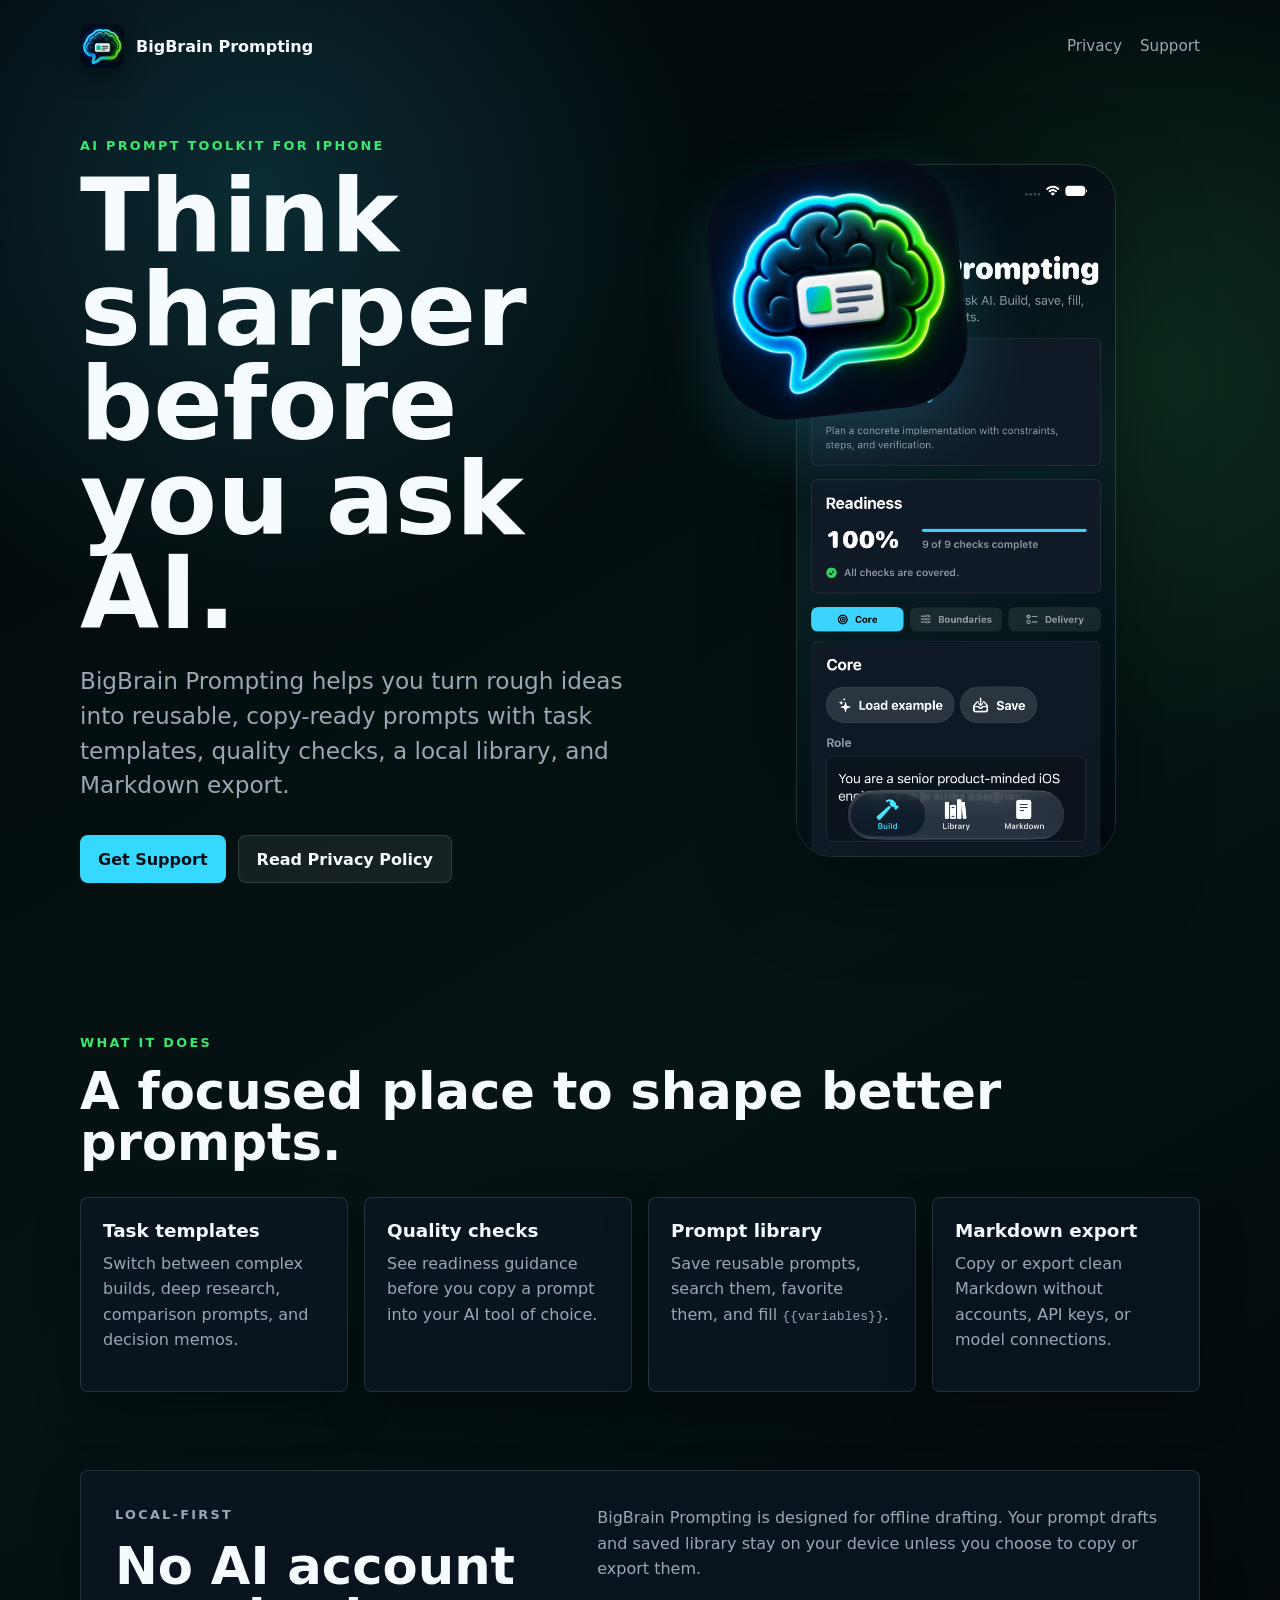
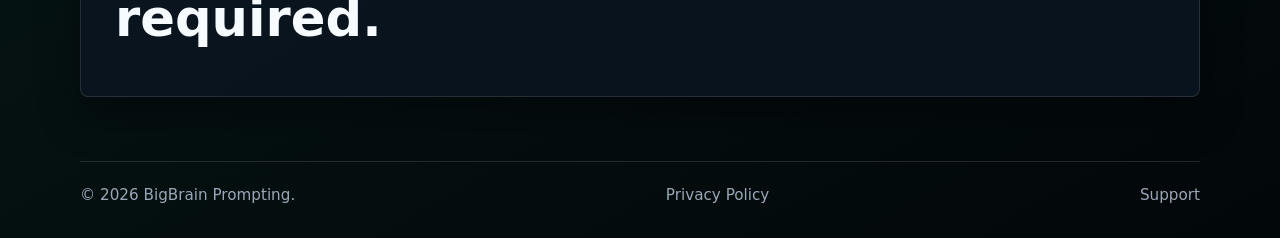
==== index.html @ f152348d "Add BigBrain Prompting website" ====
<!doctype html>
<html lang="en">
<head>
  <meta charset="utf-8">
  <meta name="viewport" content="width=device-width, initial-scale=1">
  <meta name="description" content="BigBrain Prompting is a private, local-first iPhone app for building, saving, filling, and exporting reusable AI prompts.">
  <meta property="og:title" content="BigBrain Prompting">
  <meta property="og:description" content="Think sharper before you ask AI. Build reusable prompts on iPhone.">
  <meta property="og:image" content="assets/app-icon.png">
  <title>BigBrain Prompting</title>
  <link rel="icon" href="assets/app-icon.png">
  <link rel="stylesheet" href="styles.css">
</head>
<body>
  <header class="site-header">
    <a class="brand" href="index.html" aria-label="BigBrain Prompting home">
      <img src="assets/app-icon.png" alt="" width="44" height="44">
      <span>BigBrain Prompting</span>
    </a>
    <nav aria-label="Main navigation">
      <a href="privacy.html">Privacy</a>
      <a href="support.html">Support</a>
    </nav>
  </header>

  <main>
    <section class="hero">
      <div class="hero-copy">
        <p class="eyebrow">AI prompt toolkit for iPhone</p>
        <h1>Think sharper before you ask AI.</h1>
        <p class="lede">BigBrain Prompting helps you turn rough ideas into reusable, copy-ready prompts with task templates, quality checks, a local library, and Markdown export.</p>
        <div class="actions">
          <a class="button primary" href="support.html">Get Support</a>
          <a class="button secondary" href="privacy.html">Read Privacy Policy</a>
        </div>
      </div>
      <div class="hero-media" aria-label="BigBrain Prompting app preview">
        <img class="app-icon-large" src="assets/app-icon.png" alt="BigBrain app icon">
        <img class="phone-shot" src="assets/app-screen.png" alt="BigBrain Prompting running on iPhone">
      </div>
    </section>

    <section class="features" aria-labelledby="features-title">
      <div>
        <p class="eyebrow">What it does</p>
        <h2 id="features-title">A focused place to shape better prompts.</h2>
      </div>
      <div class="feature-grid">
        <article>
          <h3>Task templates</h3>
          <p>Switch between complex builds, deep research, comparison prompts, and decision memos.</p>
        </article>
        <article>
          <h3>Quality checks</h3>
          <p>See readiness guidance before you copy a prompt into your AI tool of choice.</p>
        </article>
        <article>
          <h3>Prompt library</h3>
          <p>Save reusable prompts, search them, favorite them, and fill <code>{{variables}}</code>.</p>
        </article>
        <article>
          <h3>Markdown export</h3>
          <p>Copy or export clean Markdown without accounts, API keys, or model connections.</p>
        </article>
      </div>
    </section>

    <section class="privacy-band" aria-labelledby="privacy-title">
      <div>
        <p class="eyebrow">Local-first</p>
        <h2 id="privacy-title">No AI account required.</h2>
      </div>
      <p>BigBrain Prompting is designed for offline drafting. Your prompt drafts and saved library stay on your device unless you choose to copy or export them.</p>
    </section>
  </main>

  <footer>
    <span>&copy; 2026 BigBrain Prompting.</span>
    <a href="privacy.html">Privacy Policy</a>
    <a href="support.html">Support</a>
  </footer>
</body>
</html>
---- styles.css ----
:root {
  color-scheme: dark;
  --bg: #02070a;
  --panel: #0b1520;
  --panel-strong: #111e2b;
  --text: #f5fbff;
  --muted: #9aa7b5;
  --line: rgba(255, 255, 255, 0.12);
  --cyan: #35d8ff;
  --green: #38e96d;
  --shadow: rgba(0, 0, 0, 0.35);
  font-family: Inter, ui-sans-serif, system-ui, -apple-system, BlinkMacSystemFont, "Segoe UI", sans-serif;
}

* {
  box-sizing: border-box;
}

body {
  margin: 0;
  color: var(--text);
  background:
    radial-gradient(circle at 20% 10%, rgba(53, 216, 255, 0.16), transparent 28rem),
    radial-gradient(circle at 90% 20%, rgba(56, 233, 109, 0.13), transparent 24rem),
    linear-gradient(150deg, #02070a 0%, #061414 55%, #02070a 100%);
  min-height: 100vh;
}

a {
  color: inherit;
}

.site-header,
footer {
  width: min(1120px, calc(100% - 32px));
  margin: 0 auto;
  display: flex;
  align-items: center;
  justify-content: space-between;
  gap: 18px;
}

.site-header {
  padding: 24px 0;
}

.brand {
  display: inline-flex;
  align-items: center;
  gap: 12px;
  text-decoration: none;
  font-weight: 800;
}

.brand img {
  border-radius: 10px;
  box-shadow: 0 8px 24px var(--shadow);
}

nav,
footer {
  color: var(--muted);
  font-size: 0.95rem;
}

nav {
  display: flex;
  gap: 18px;
}

nav a,
footer a {
  text-decoration: none;
}

nav a:hover,
footer a:hover {
  color: var(--text);
}

main {
  width: min(1120px, calc(100% - 32px));
  margin: 0 auto;
}

.hero {
  min-height: calc(100vh - 98px);
  display: grid;
  grid-template-columns: minmax(0, 1fr) minmax(300px, 0.84fr);
  gap: 52px;
  align-items: center;
  padding: 46px 0 74px;
}

.hero-copy {
  max-width: 650px;
}

.eyebrow {
  color: var(--green);
  font-size: 0.8rem;
  font-weight: 900;
  letter-spacing: 0.18em;
  text-transform: uppercase;
  margin: 0 0 16px;
}

h1,
h2,
h3,
p {
  margin-top: 0;
}

h1 {
  font-size: clamp(3rem, 8vw, 6.8rem);
  line-height: 0.92;
  letter-spacing: 0;
  margin-bottom: 24px;
}

h2 {
  font-size: clamp(2rem, 4vw, 3.7rem);
  line-height: 1;
  margin-bottom: 18px;
}

h3 {
  font-size: 1.15rem;
  margin-bottom: 10px;
}

.lede {
  color: var(--muted);
  font-size: clamp(1.12rem, 2vw, 1.45rem);
  line-height: 1.5;
  max-width: 620px;
}

.actions {
  display: flex;
  flex-wrap: wrap;
  gap: 12px;
  margin-top: 32px;
}

.button {
  display: inline-flex;
  min-height: 48px;
  align-items: center;
  justify-content: center;
  border-radius: 8px;
  padding: 0 18px;
  font-weight: 800;
  text-decoration: none;
}

.button.primary {
  background: var(--cyan);
  color: #001018;
}

.button.secondary {
  border: 1px solid var(--line);
  background: rgba(255, 255, 255, 0.07);
}

.hero-media {
  position: relative;
  min-height: 520px;
  display: grid;
  place-items: center;
}

.app-icon-large {
  width: min(54%, 250px);
  border-radius: 28%;
  box-shadow: 0 26px 70px rgba(53, 216, 255, 0.18);
  position: absolute;
  top: 0;
  left: 0;
  transform: rotate(-6deg);
}

.phone-shot {
  width: min(72%, 320px);
  border-radius: 36px;
  box-shadow: 0 28px 90px var(--shadow);
  border: 1px solid var(--line);
}

.features,
.privacy-band,
.document {
  padding: 78px 0;
}

.feature-grid {
  display: grid;
  grid-template-columns: repeat(4, minmax(0, 1fr));
  gap: 16px;
  margin-top: 28px;
}

.feature-grid article,
.privacy-band,
.support-card {
  border: 1px solid var(--line);
  background: rgba(11, 21, 32, 0.88);
  border-radius: 8px;
  box-shadow: 0 18px 42px var(--shadow);
}

.feature-grid article {
  padding: 22px;
}

.feature-grid p,
.privacy-band p,
.document p {
  color: var(--muted);
  line-height: 1.6;
}

.privacy-band {
  display: grid;
  grid-template-columns: 0.8fr 1fr;
  gap: 28px;
  padding: 34px;
  margin-bottom: 64px;
}

.document {
  max-width: 780px;
}

.document h1 {
  font-size: clamp(2.8rem, 6vw, 5.2rem);
}

.document h2 {
  font-size: 1.55rem;
  margin-top: 34px;
}

.document h3 {
  margin-top: 24px;
}

.document code {
  color: var(--cyan);
}

.support-card {
  padding: 24px;
  margin: 28px 0;
}

footer {
  border-top: 1px solid var(--line);
  padding: 24px 0 34px;
}

@media (max-width: 820px) {
  .site-header,
  footer {
    align-items: flex-start;
    flex-direction: column;
  }

  .hero,
  .privacy-band {
    grid-template-columns: 1fr;
  }

  .hero {
    padding-top: 24px;
  }

  .hero-media {
    min-height: 420px;
  }

  .feature-grid {
    grid-template-columns: 1fr;
  }
}
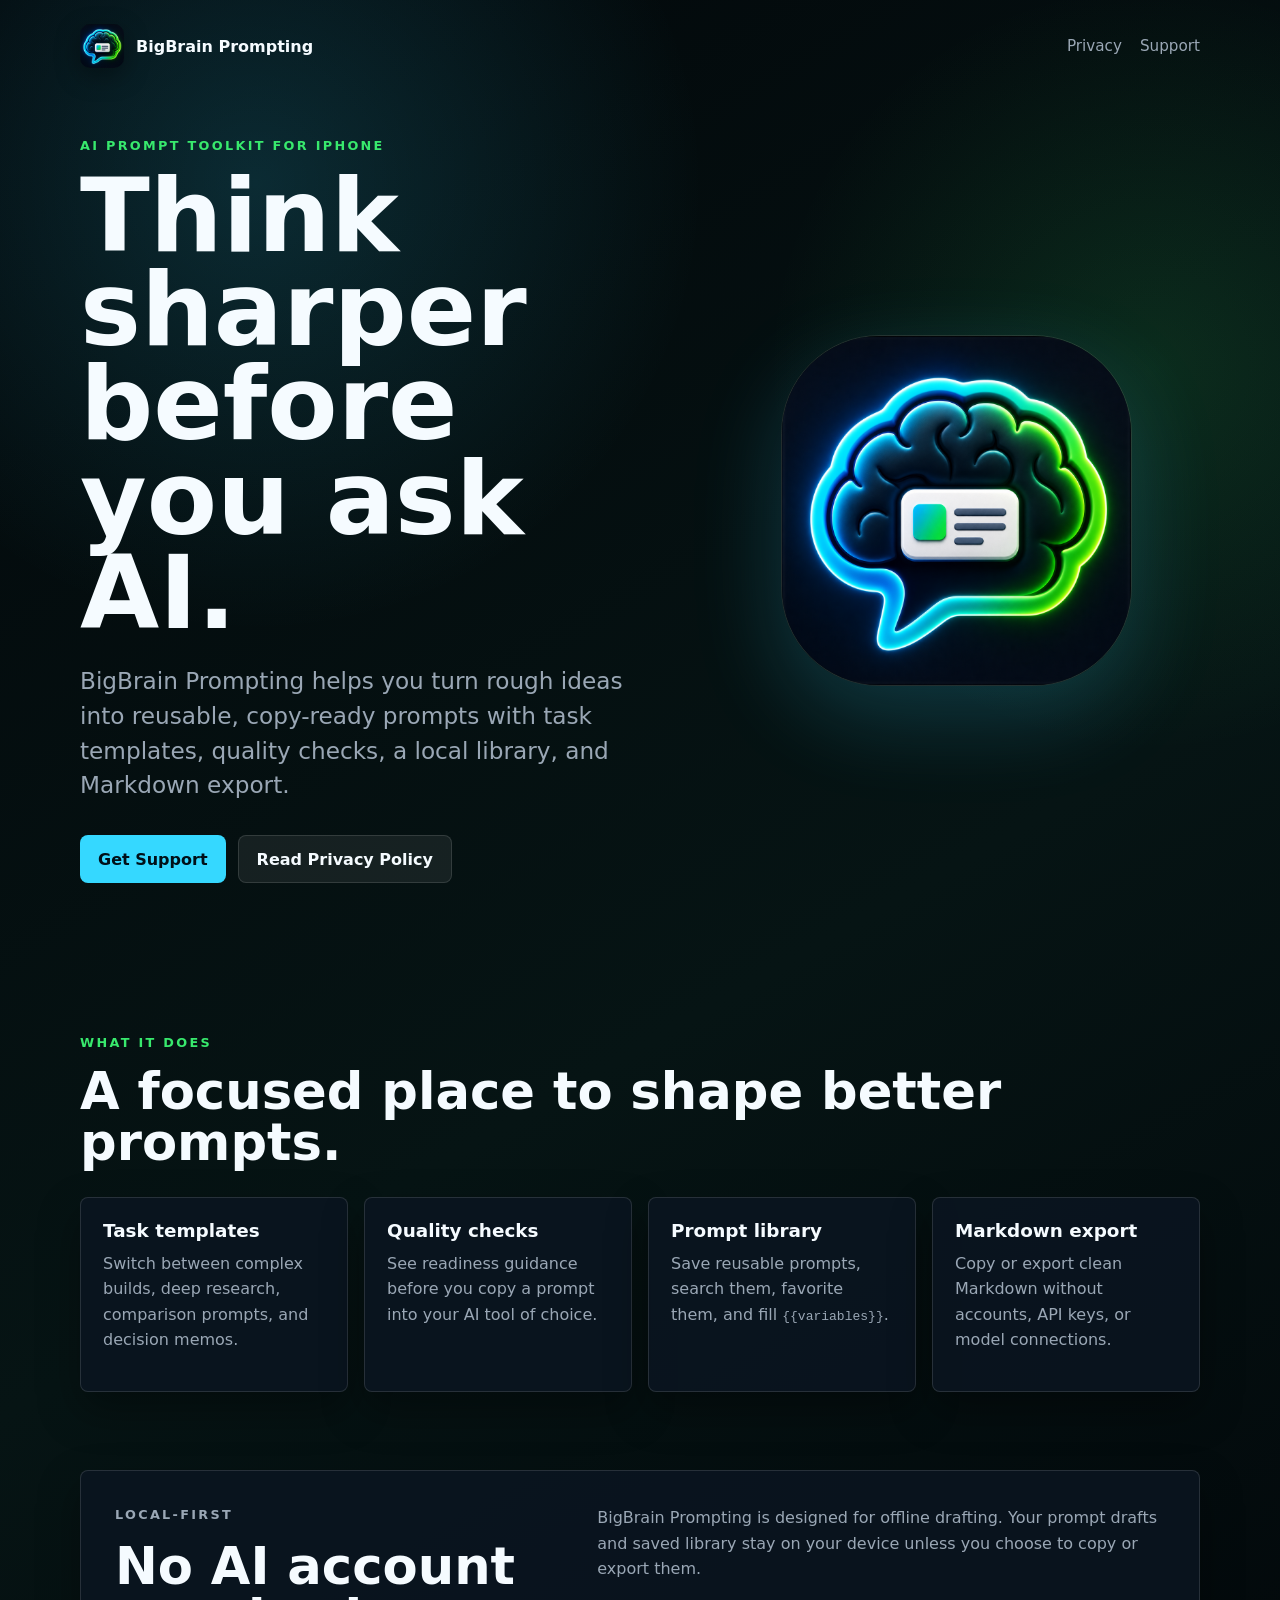
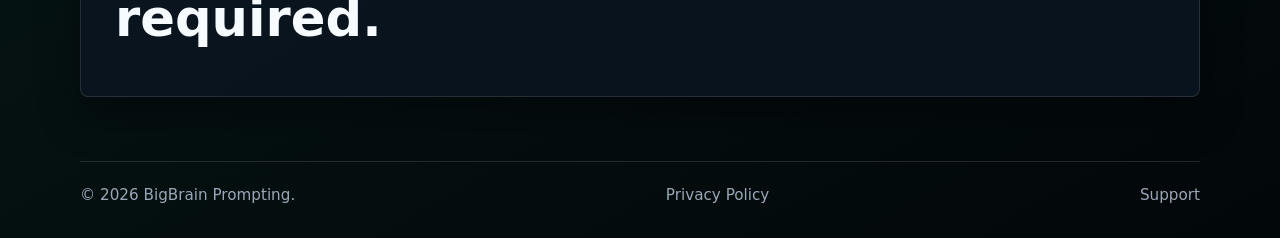
==== commit abc13d5c: "Keep public site minimal" ====
--- a/index.html
+++ b/index.html
@@ -36,7 +36,6 @@
       </div>
       <div class="hero-media" aria-label="BigBrain Prompting app preview">
         <img class="app-icon-large" src="assets/app-icon.png" alt="BigBrain app icon">
-        <img class="phone-shot" src="assets/app-screen.png" alt="BigBrain Prompting running on iPhone">
       </div>
     </section>
 
--- a/styles.css
+++ b/styles.css
@@ -173,19 +173,9 @@
 }
 
 .app-icon-large {
-  width: min(54%, 250px);
+  width: min(72%, 360px);
   border-radius: 28%;
-  box-shadow: 0 26px 70px rgba(53, 216, 255, 0.18);
-  position: absolute;
-  top: 0;
-  left: 0;
-  transform: rotate(-6deg);
-}
-
-.phone-shot {
-  width: min(72%, 320px);
-  border-radius: 36px;
-  box-shadow: 0 28px 90px var(--shadow);
+  box-shadow: 0 30px 90px rgba(53, 216, 255, 0.2);
   border: 1px solid var(--line);
 }
 
